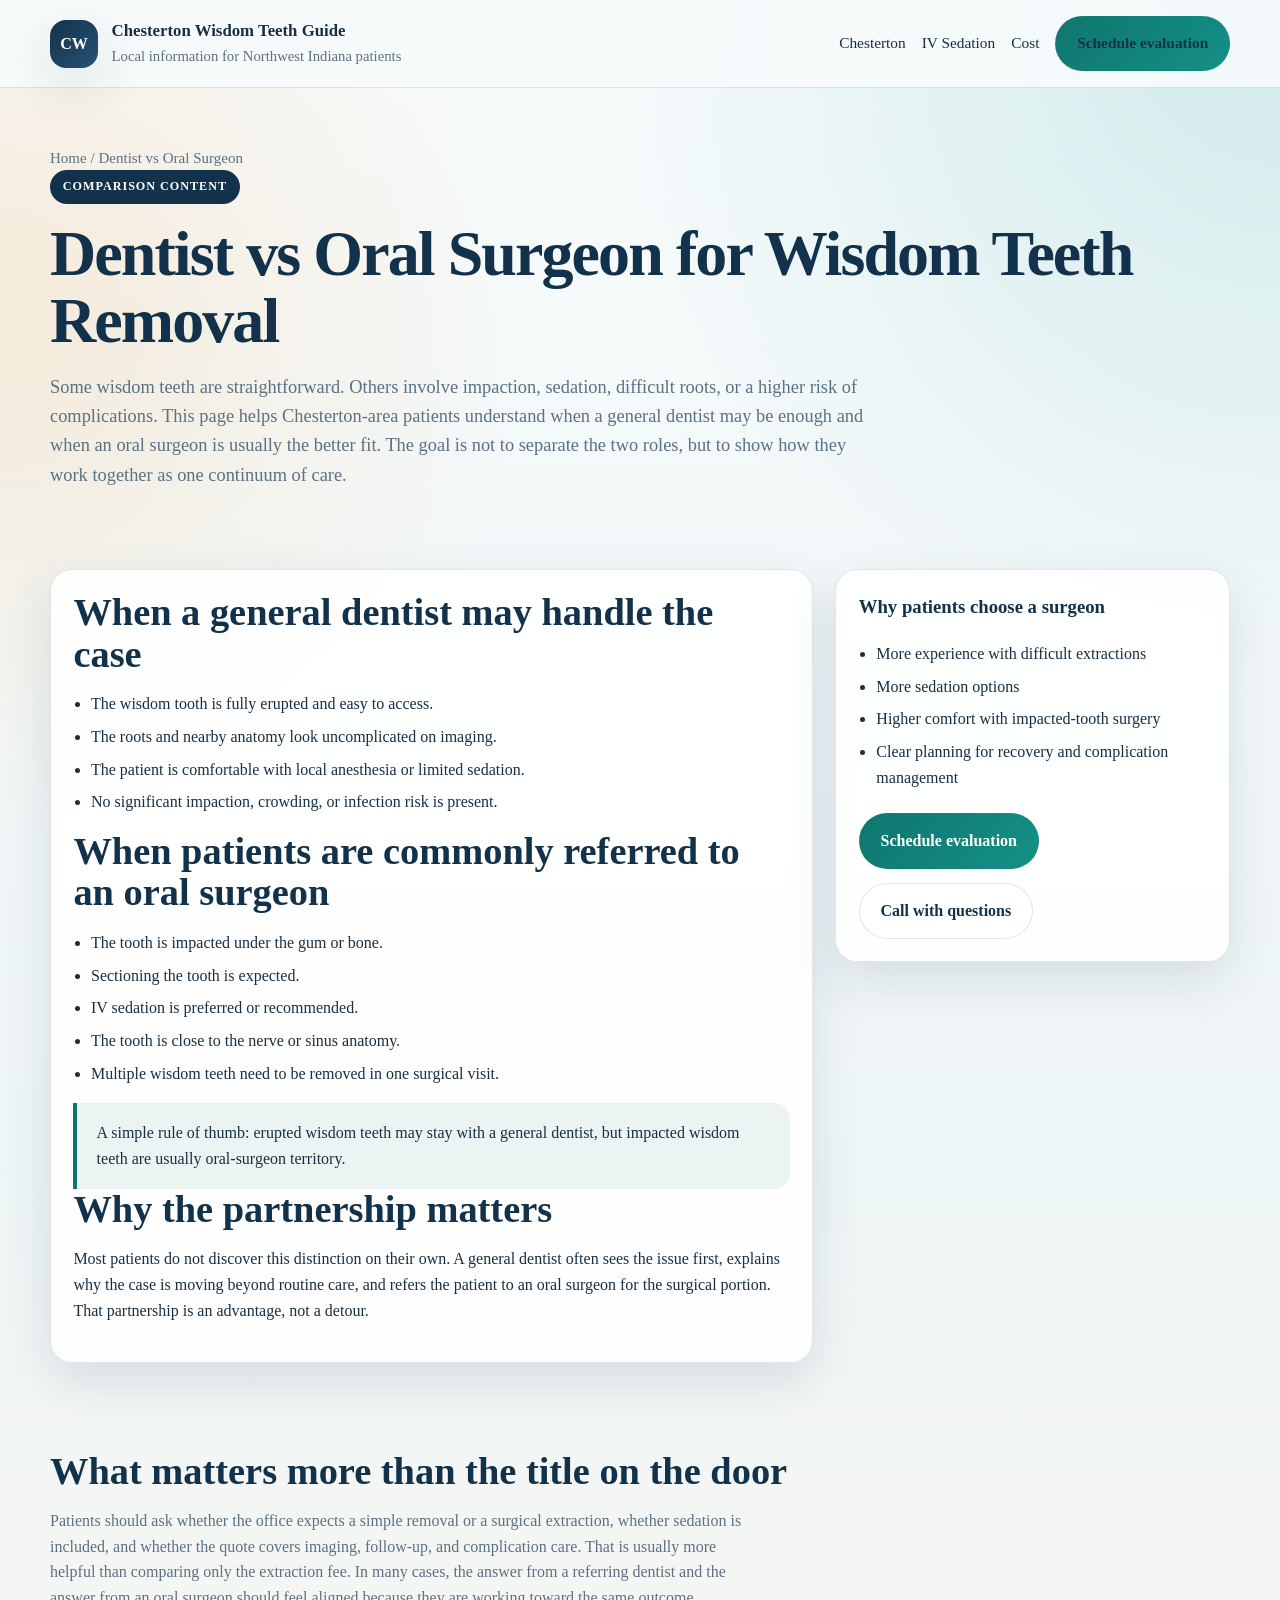
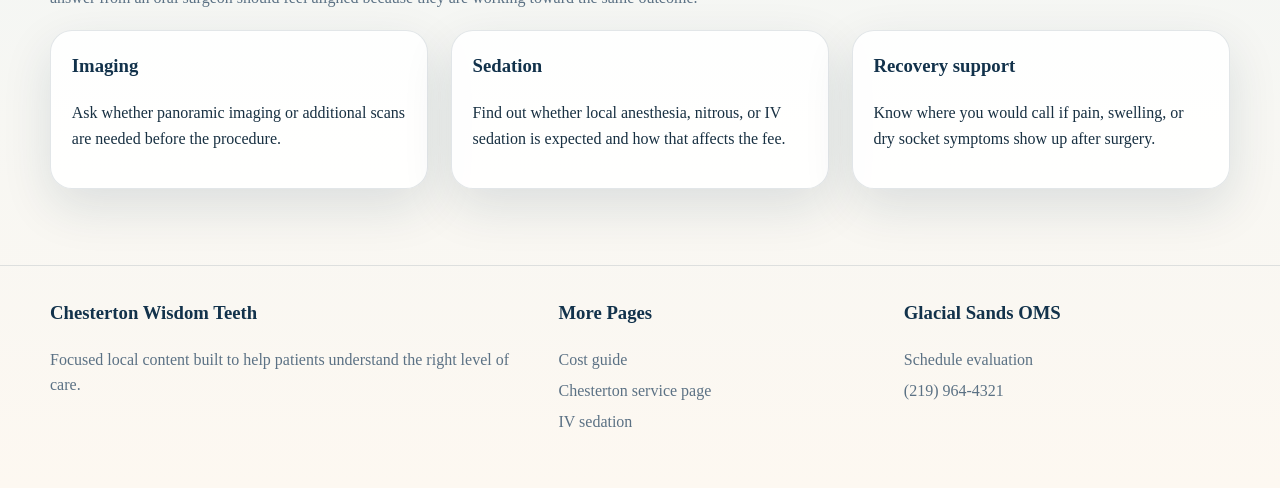
==== dentist-vs-oral-surgeon.html @ 2c67a62a "Initial Chesterton wisdom teeth guide site" ====
<!DOCTYPE html>
<html lang="en">
<head>
  <meta charset="utf-8">
  <meta name="viewport" content="width=device-width, initial-scale=1">
  <title>Dentist vs Oral Surgeon for Wisdom Teeth | Chesterton, IN</title>
  <meta name="description" content="When should wisdom teeth come out with a general dentist and when should they be referred to an oral surgeon in Chesterton, Indiana?">
  <link rel="canonical" href="https://chestertonwisdomteeth.com/dentist-vs-oral-surgeon">
  <link rel="stylesheet" href="styles.css">
</head>
<body>
  <header class="site-header">
    <div class="shell header-bar">
      <a class="brand" href="index.html">
        <div class="brand-mark">CW</div>
        <div class="brand-copy">
          <strong>Chesterton Wisdom Teeth Guide</strong>
          <span>Local information for Northwest Indiana patients</span>
        </div>
      </a>
      <nav class="nav-links">
        <a href="wisdom-teeth-removal-chesterton-in.html">Chesterton</a>
        <a href="iv-sedation-wisdom-teeth-chesterton-in.html">IV Sedation</a>
        <a href="wisdom-teeth-removal-cost-chesterton-in.html">Cost</a>
        <a class="btn btn-primary" href="https://glacialsandsoms.com/contact/">Schedule evaluation</a>
      </nav>
    </div>
  </header>

  <main>
    <section class="page-hero">
      <div class="shell">
        <div class="breadcrumbs"><a href="index.html">Home</a> / Dentist vs Oral Surgeon</div>
        <span class="eyebrow">Comparison content</span>
        <h1>Dentist vs Oral Surgeon for Wisdom Teeth Removal</h1>
        <p class="lead">
          Some wisdom teeth are straightforward. Others involve impaction, sedation, difficult roots, or a higher risk
          of complications. This page helps Chesterton-area patients understand when a general dentist may be enough and
          when an oral surgeon is usually the better fit. The goal is not to separate the two roles, but to show how
          they work together as one continuum of care.
        </p>
      </div>
    </section>

    <section class="section">
      <div class="shell content-grid">
        <article class="card section-card">
          <h2>When a general dentist may handle the case</h2>
          <ul class="bullet-list">
            <li>The wisdom tooth is fully erupted and easy to access.</li>
            <li>The roots and nearby anatomy look uncomplicated on imaging.</li>
            <li>The patient is comfortable with local anesthesia or limited sedation.</li>
            <li>No significant impaction, crowding, or infection risk is present.</li>
          </ul>

          <h2>When patients are commonly referred to an oral surgeon</h2>
          <ul class="bullet-list">
            <li>The tooth is impacted under the gum or bone.</li>
            <li>Sectioning the tooth is expected.</li>
            <li>IV sedation is preferred or recommended.</li>
            <li>The tooth is close to the nerve or sinus anatomy.</li>
            <li>Multiple wisdom teeth need to be removed in one surgical visit.</li>
          </ul>

          <div class="quote-box">
            A simple rule of thumb: erupted wisdom teeth may stay with a general dentist, but impacted wisdom teeth
            are usually oral-surgeon territory.
          </div>
          <h2>Why the partnership matters</h2>
          <p>
            Most patients do not discover this distinction on their own. A general dentist often sees the issue first,
            explains why the case is moving beyond routine care, and refers the patient to an oral surgeon for the
            surgical portion. That partnership is an advantage, not a detour.
          </p>
        </article>

        <aside class="card sidebar-card">
          <h3>Why patients choose a surgeon</h3>
          <ul class="bullet-list">
            <li>More experience with difficult extractions</li>
            <li>More sedation options</li>
            <li>Higher comfort with impacted-tooth surgery</li>
            <li>Clear planning for recovery and complication management</li>
          </ul>
          <div class="cta-row">
            <a class="btn btn-primary" href="https://glacialsandsoms.com/contact/">Schedule evaluation</a>
            <a class="btn btn-secondary" href="tel:+12199644321">Call with questions</a>
          </div>
        </aside>
      </div>
    </section>

    <section class="section">
      <div class="shell">
        <h2>What matters more than the title on the door</h2>
        <p class="section-intro">
          Patients should ask whether the office expects a simple removal or a surgical extraction, whether sedation is
          included, and whether the quote covers imaging, follow-up, and complication care. That is usually more helpful
          than comparing only the extraction fee. In many cases, the answer from a referring dentist and the answer from
          an oral surgeon should feel aligned because they are working toward the same outcome.
        </p>
        <div class="cards">
          <article class="card">
            <h3>Imaging</h3>
            <p>Ask whether panoramic imaging or additional scans are needed before the procedure.</p>
          </article>
          <article class="card">
            <h3>Sedation</h3>
            <p>Find out whether local anesthesia, nitrous, or IV sedation is expected and how that affects the fee.</p>
          </article>
          <article class="card">
            <h3>Recovery support</h3>
            <p>Know where you would call if pain, swelling, or dry socket symptoms show up after surgery.</p>
          </article>
        </div>
      </div>
    </section>
  </main>

  <footer class="site-footer">
    <div class="shell footer-grid">
      <div>
        <h3>Chesterton Wisdom Teeth</h3>
        <p class="muted">Focused local content built to help patients understand the right level of care.</p>
      </div>
      <div>
        <h3>More Pages</h3>
        <a href="wisdom-teeth-removal-cost-chesterton-in.html">Cost guide</a>
        <a href="wisdom-teeth-removal-chesterton-in.html">Chesterton service page</a>
        <a href="iv-sedation-wisdom-teeth-chesterton-in.html">IV sedation</a>
      </div>
      <div>
        <h3>Glacial Sands OMS</h3>
        <a href="https://glacialsandsoms.com/contact/">Schedule evaluation</a>
        <a href="tel:+12199644321">(219) 964-4321</a>
      </div>
    </div>
  </footer>
</body>
</html>
---- styles.css ----
:root {
  --navy: #12324b;
  --teal: #0f766e;
  --amber: #d97706;
  --mist: #edf6f7;
  --ink: #183042;
  --muted: #5b7184;
  --line: rgba(18, 50, 75, 0.12);
  --card: rgba(255, 255, 255, 0.9);
  --shadow: 0 18px 50px rgba(18, 50, 75, 0.12);
  --radius: 22px;
  --max: 1180px;
}

* {
  box-sizing: border-box;
}

html {
  scroll-behavior: smooth;
}

body {
  margin: 0;
  font-family: Georgia, "Times New Roman", serif;
  color: var(--ink);
  background:
    radial-gradient(circle at top right, rgba(152, 209, 207, 0.4), transparent 28%),
    radial-gradient(circle at left 15%, rgba(245, 190, 120, 0.25), transparent 24%),
    linear-gradient(180deg, #f7fbfc 0%, #eef5f6 56%, #fdf8f1 100%);
  line-height: 1.6;
}

a {
  color: inherit;
}

img {
  max-width: 100%;
}

.site-header {
  position: sticky;
  top: 0;
  z-index: 10;
  backdrop-filter: blur(12px);
  background: rgba(247, 251, 252, 0.88);
  border-bottom: 1px solid var(--line);
}

.shell {
  width: min(var(--max), calc(100% - 2rem));
  margin: 0 auto;
}

.header-bar {
  display: flex;
  align-items: center;
  justify-content: space-between;
  gap: 1rem;
  padding: 1rem 0;
}

.brand {
  display: flex;
  align-items: center;
  gap: 0.85rem;
  text-decoration: none;
}

.brand-mark {
  width: 48px;
  height: 48px;
  border-radius: 16px;
  display: grid;
  place-items: center;
  background: linear-gradient(135deg, var(--navy), #285277);
  color: #fff;
  font-weight: 700;
  box-shadow: var(--shadow);
}

.brand-copy strong {
  display: block;
  font-size: 1.05rem;
}

.brand-copy span {
  display: block;
  color: var(--muted);
  font-size: 0.92rem;
}

.nav-links {
  display: flex;
  align-items: center;
  flex-wrap: wrap;
  gap: 1rem;
}

.nav-links a {
  text-decoration: none;
  color: var(--ink);
  font-size: 0.96rem;
}

.btn {
  display: inline-flex;
  align-items: center;
  justify-content: center;
  gap: 0.4rem;
  text-decoration: none;
  border-radius: 999px;
  padding: 0.9rem 1.3rem;
  font-weight: 700;
  border: 1px solid transparent;
}

.btn-primary {
  background: linear-gradient(135deg, var(--teal), #149087);
  color: #fff;
}

.btn-secondary {
  border-color: var(--line);
  background: rgba(255, 255, 255, 0.78);
  color: var(--navy);
}

.btn-ghost {
  border-color: rgba(255, 255, 255, 0.28);
  color: #fff;
}

.hero {
  padding: 4.5rem 0 2.5rem;
}

.eyebrow {
  display: inline-block;
  padding: 0.45rem 0.8rem;
  border-radius: 999px;
  background: var(--navy);
  color: #fff;
  letter-spacing: 0.08em;
  text-transform: uppercase;
  font-size: 0.76rem;
  font-weight: 700;
}

.hero-grid,
.split-grid,
.cards,
.town-grid,
.faq-grid,
.content-grid {
  display: grid;
  gap: 1.4rem;
}

.hero-grid {
  grid-template-columns: 1.2fr 0.9fr;
  align-items: start;
}

.hero h1,
.page-hero h1 {
  margin: 1rem 0 0.8rem;
  font-size: clamp(2.5rem, 5vw, 4.4rem);
  line-height: 1.05;
  letter-spacing: -0.03em;
  color: var(--navy);
}

.hero p.lead,
.page-hero p.lead {
  font-size: 1.15rem;
  color: var(--muted);
  max-width: 52rem;
}

.card {
  background: var(--card);
  border: 1px solid var(--line);
  border-radius: var(--radius);
  box-shadow: var(--shadow);
}

.hero-card,
.section-card,
.sidebar-card {
  padding: 1.4rem;
}

.hero-card h2,
.section-card h2,
.sidebar-card h3 {
  margin-top: 0;
  color: var(--navy);
}

.stat-grid,
.metric-grid {
  display: grid;
  gap: 1rem;
}

.stat-grid {
  grid-template-columns: repeat(2, minmax(0, 1fr));
}

.metric-grid {
  grid-template-columns: repeat(3, minmax(0, 1fr));
}

.stat,
.metric,
.mini-card {
  padding: 1rem;
  border-radius: 18px;
  background: linear-gradient(180deg, #fff, #f2f8f8);
  border: 1px solid rgba(18, 50, 75, 0.08);
}

.stat strong,
.metric strong {
  display: block;
  font-size: 1.4rem;
  color: var(--navy);
  margin-top: 0.25rem;
}

.muted {
  color: var(--muted);
}

.cta-row {
  display: flex;
  flex-wrap: wrap;
  gap: 0.85rem;
  margin-top: 1.4rem;
}

.section {
  padding: 1.75rem 0;
}

.section h2 {
  font-size: clamp(1.8rem, 3vw, 2.7rem);
  line-height: 1.08;
  margin-bottom: 0.6rem;
  color: var(--navy);
}

.section-intro {
  max-width: 44rem;
  color: var(--muted);
  margin-bottom: 1.2rem;
}

.cards {
  grid-template-columns: repeat(3, minmax(0, 1fr));
}

.cards .card,
.town-grid .card,
.faq-grid .card {
  padding: 1.3rem;
}

.cards h3,
.town-grid h3,
.faq-grid h3 {
  margin-top: 0;
  color: var(--navy);
}

.town-grid {
  grid-template-columns: repeat(4, minmax(0, 1fr));
}

.split-grid {
  grid-template-columns: 1.1fr 0.9fr;
}

.content-grid {
  grid-template-columns: minmax(0, 1.45fr) minmax(280px, 0.75fr);
  align-items: start;
}

.bullet-list {
  padding-left: 1.1rem;
}

.bullet-list li {
  margin: 0.45rem 0;
}

.quote-box {
  padding: 1.1rem 1.2rem;
  background: rgba(15, 118, 110, 0.08);
  border-left: 4px solid var(--teal);
  border-radius: 0 16px 16px 0;
}

.faq-grid {
  grid-template-columns: repeat(2, minmax(0, 1fr));
}

.cta-band {
  margin: 2rem 0 0;
  padding: 1.7rem;
  border-radius: 28px;
  background: linear-gradient(135deg, var(--navy), #224d71);
  color: #fff;
  box-shadow: var(--shadow);
}

.cta-band h2,
.cta-band p {
  color: #fff;
}

.page-hero {
  padding: 3.6rem 0 2rem;
}

.breadcrumbs {
  color: var(--muted);
  font-size: 0.94rem;
}

.breadcrumbs a {
  text-decoration: none;
  color: var(--muted);
}

.table {
  width: 100%;
  border-collapse: collapse;
}

.table th,
.table td {
  text-align: left;
  padding: 0.95rem 0.9rem;
  border-bottom: 1px solid var(--line);
}

.table th {
  color: var(--navy);
}

.site-footer {
  margin-top: 3rem;
  padding: 2rem 0 3rem;
  border-top: 1px solid var(--line);
}

.footer-grid {
  display: grid;
  grid-template-columns: 1.2fr 0.8fr 0.8fr;
  gap: 1.2rem;
}

.footer-grid h3 {
  margin-top: 0;
  color: var(--navy);
}

.footer-grid a {
  display: block;
  margin: 0.35rem 0;
  text-decoration: none;
  color: var(--muted);
}

@media (max-width: 980px) {
  .hero-grid,
  .split-grid,
  .content-grid,
  .footer-grid {
    grid-template-columns: 1fr;
  }

  .cards,
  .town-grid,
  .faq-grid,
  .metric-grid,
  .stat-grid {
    grid-template-columns: 1fr;
  }

  .header-bar {
    align-items: flex-start;
    flex-direction: column;
  }
}
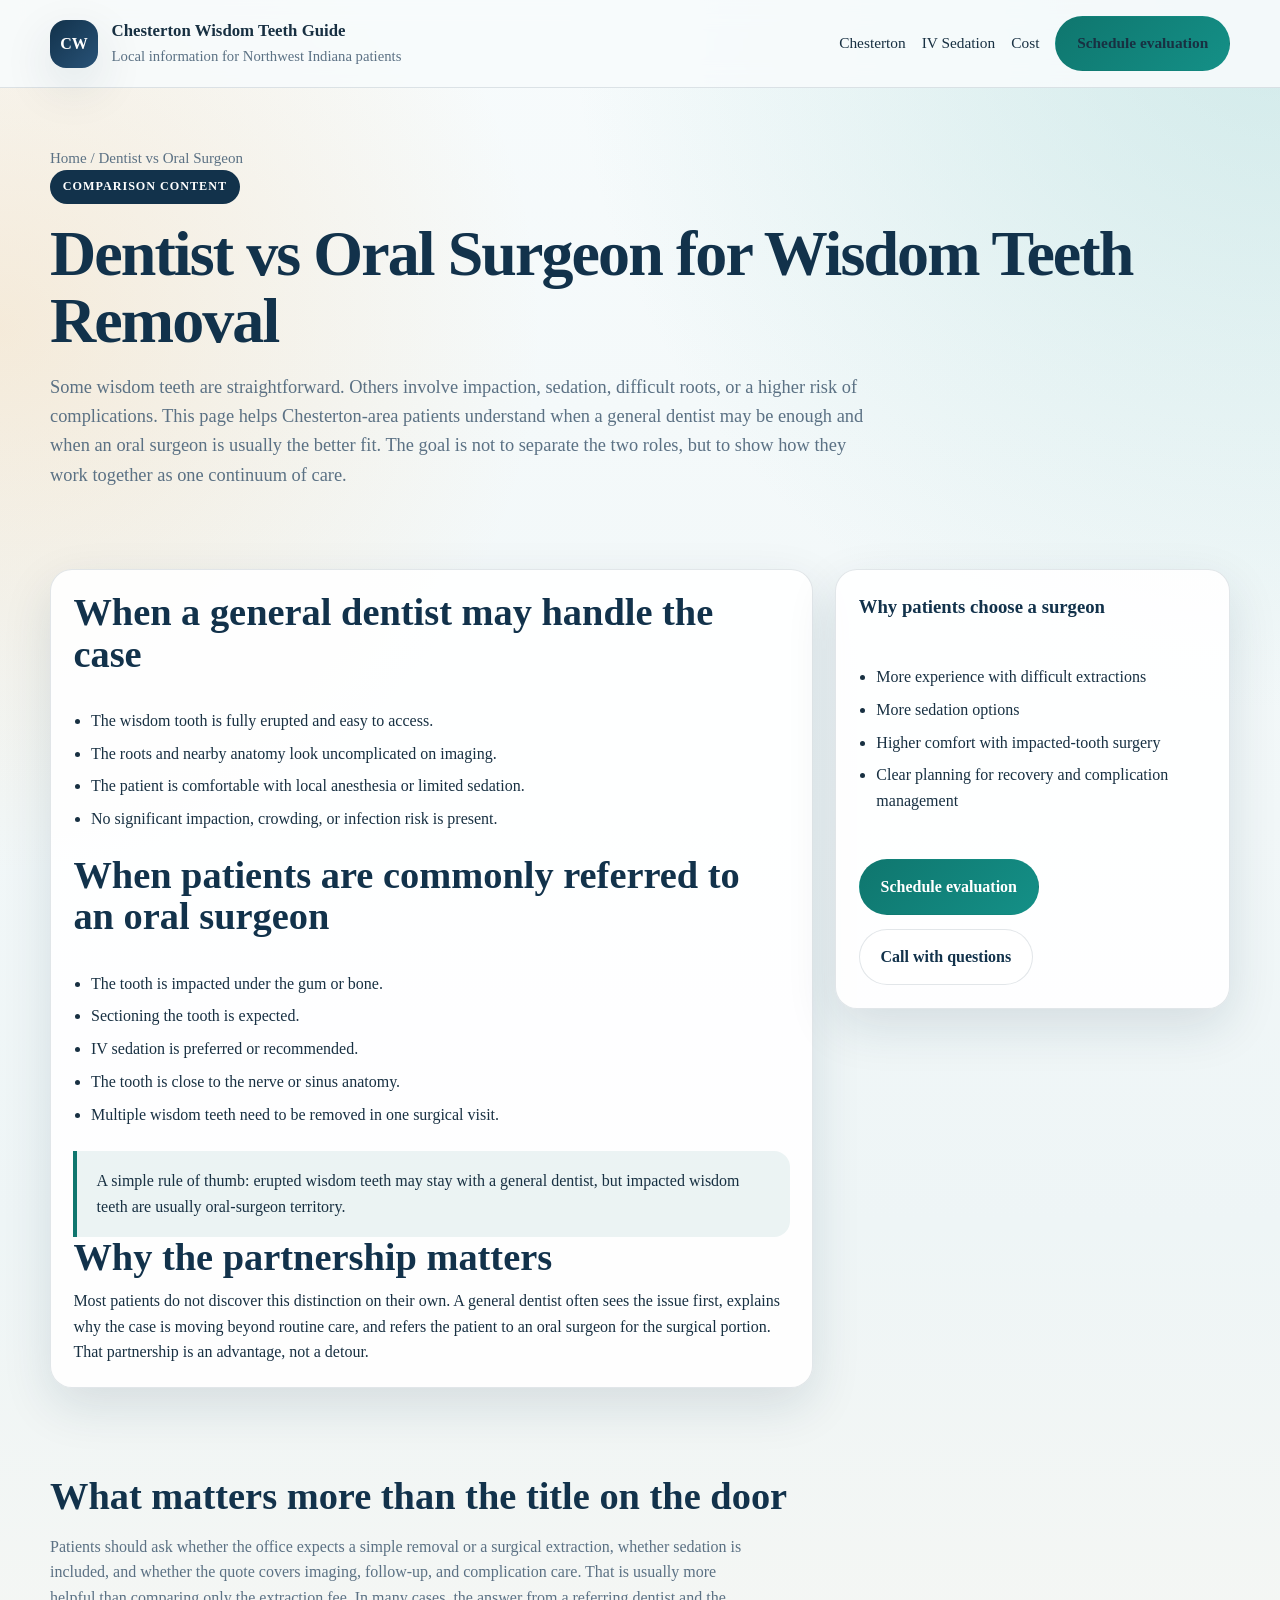
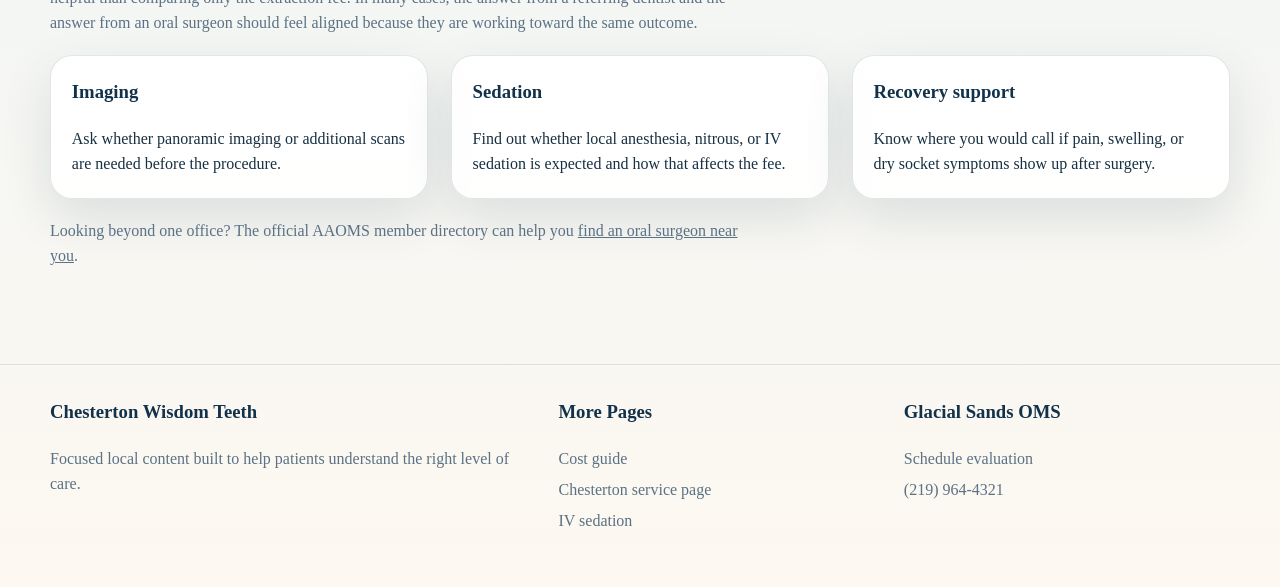
==== commit de177f77: "Add AAOMS find-a-surgeon links" ====
--- a/dentist-vs-oral-surgeon.html
+++ b/dentist-vs-oral-surgeon.html
@@ -113,6 +113,10 @@
             <p>Know where you would call if pain, swelling, or dry socket symptoms show up after surgery.</p>
           </article>
         </div>
+        <p class="section-intro" style="margin-top:1.2rem;">
+          Looking beyond one office? The official AAOMS member directory can help you
+          <a href="https://myoms.org/find-a-surgeon/" target="_blank" rel="noopener noreferrer">find an oral surgeon near you</a>.
+        </p>
       </div>
     </section>
   </main>
--- a/styles.css
+++ b/styles.css
@@ -260,6 +260,7 @@
 
 .cards {
   grid-template-columns: repeat(3, minmax(0, 1fr));
+  align-items: stretch;
 }
 
 .cards .card,
@@ -268,11 +269,39 @@
   padding: 1.3rem;
 }
 
+.cards .card,
+.town-grid .card,
+.faq-grid .card,
+.section-card,
+.sidebar-card,
+.hero-card {
+  display: flex;
+  flex-direction: column;
+}
+
 .cards h3,
 .town-grid h3,
 .faq-grid h3 {
   margin-top: 0;
   color: var(--navy);
+}
+
+.cards p,
+.town-grid p,
+.faq-grid p,
+.section-card p,
+.sidebar-card p,
+.hero-card p {
+  margin-top: 0;
+}
+
+.cards .card p:last-child,
+.town-grid .card p:last-child,
+.faq-grid .card p:last-child,
+.section-card p:last-child,
+.sidebar-card p:last-child,
+.hero-card p:last-child {
+  margin-bottom: 0;
 }
 
 .town-grid {
